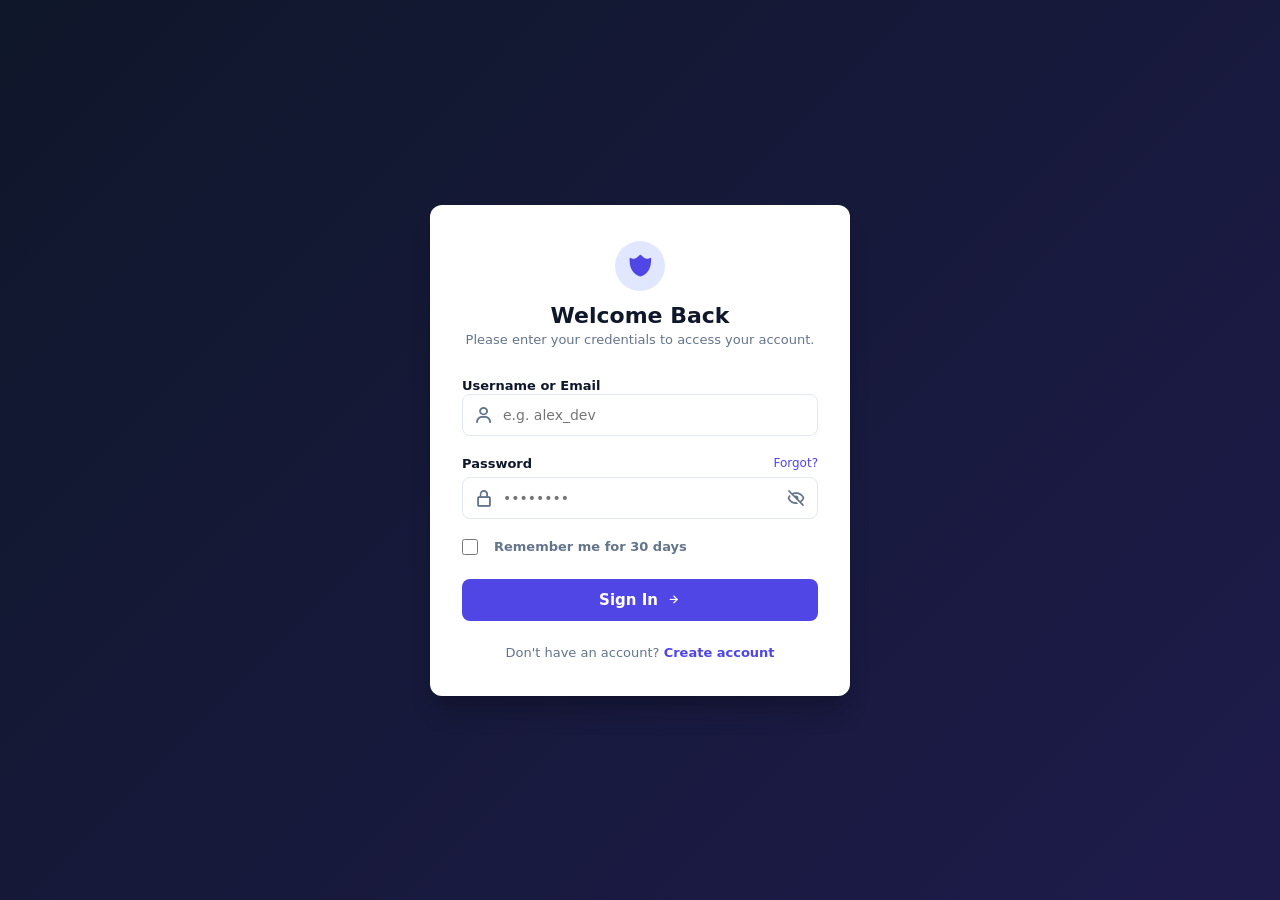
==== index.html @ 65381c7d "Add files via upload" ====
<!DOCTYPE html>
<html lang="en">
<head>
    <meta charset="UTF-8">
    <meta name="viewport" content="width=device-width, initial-scale=1.0">
    <title>Modern Professional Login</title>
    <!-- Boxicons CDN (Eye Icon and Locks ke liye) -->
    <link href="https://unpkg.com/boxicons@2.1.4/css/boxicons.min.css" rel="stylesheet">
    <link rel="stylesheet" href="style.css">
</head>
<body>

    <main class="login-card">
        <header class="card-header">
            <div class="brand-logo">
                <i class='bx bxs-shield-alt-2'></i>
            </div>
            <h2>Welcome Back</h2>
            <p>Please enter your credentials to access your account.</p>
        </header>

        <form id="loginForm" onsubmit="handleLogin(event)">
            <!-- Username Input Group -->
            <div class="input-field">
                <label for="username">Username or Email</label>
                <div class="input-wrapper">
                    <i class='bx bx-user icon'></i>
                    <input 
                        type="text" 
                        id="username" 
                        placeholder="e.g. alex_dev" 
                        required 
                        autocomplete="username"
                    >
                </div>
            </div>

            <!-- Password Input Group -->
            <div class="input-field">
                <div class="label-row">
                    <label for="password">Password</label>
                    <a href="#" class="forgot-pass">Forgot?</a>
                </div>
                <div class="input-wrapper">
                    <i class='bx bx-lock-alt icon'></i>
                    <input 
                        type="password" 
                        id="password" 
                        placeholder="••••••••" 
                        required 
                        autocomplete="current-password"
                    >
                    <i class='bx bx-hide toggle-eye' id="togglePassword"></i>
                </div>
            </div>

            <!-- Remember & Options -->
            <div class="form-options">
                <label class="checkbox-container">
                    <input type="checkbox" id="remember">
                    <span class="checkmark"></span>
                    Remember me for 30 days
                </label>
            </div>

            <!-- Submit Button -->
            <button type="submit" class="submit-btn" id="submitBtn">
                <span>Sign In</span>
                <i class='bx bx-right-arrow-alt'></i>
            </button>
        </form>

        <footer class="card-footer">
            <p>Don't have an account? <a href="#">Create account</a></p>
        </footer>
    </main>

    <script>
        // Password Visibility Toggle
        const togglePassword = document.getElementById('togglePassword');
        const passwordInput = document.getElementById('password');

        togglePassword.addEventListener('click', () => {
            const isPassword = passwordInput.type === 'password';
            passwordInput.type = isPassword ? 'text' : 'password';
            
            togglePassword.classList.toggle('bx-hide', !isPassword);
            togglePassword.classList.toggle('bx-show', isPassword);
        });

        // Form Submit Handler
        function handleLogin(event) {
            event.preventDefault();
            const btn = document.getElementById('submitBtn');
            const username = document.getElementById('username').value;
            
            // Subtle loading state animation
            btn.classList.add('loading');
            btn.disabled = true;
            
            setTimeout(() => {
                alert(`Welcome back, ${username}! Login successful.`);
                btn.classList.remove('loading');
                btn.disabled = false;
            }, 800);
        }
    </script>

</body>
</html>
---- style.css ----
/* Custom Design Variables */
:root {
    --primary-color: #4f46e5;
    --primary-hover: #4338ca;
    --bg-gradient: linear-gradient(135deg, #0f172a 0%, #1e1b4b 100%);
    --card-bg: #ffffff;
    --text-primary: #0f172a;
    --text-muted: #64748b;
    --border-color: #e2e8f0;
    --radius: 12px;
}

* {
    margin: 0;
    padding: 0;
    box-sizing: border-box;
    font-family: 'Inter', system-ui, -apple-system, sans-serif;
}

body {
    background: var(--bg-gradient);
    min-height: 100vh;
    display: flex;
    justify-content: center;
    align-items: center;
    padding: 20px;
}

/* Card Container */
.login-card {
    background: var(--card-bg);
    width: 100%;
    max-width: 420px;
    padding: 36px 32px;
    border-radius: var(--radius);
    box-shadow: 0 20px 25px -5px rgba(0, 0, 0, 0.2), 0 8px 10px -6px rgba(0, 0, 0, 0.1);
}

/* Header */
.card-header {
    text-align: center;
    margin-bottom: 28px;
}

.brand-logo {
    width: 50px;
    height: 50px;
    background: #e0e7ff;
    color: var(--primary-color);
    border-radius: 50%;
    display: inline-flex;
    justify-content: center;
    align-items: center;
    font-size: 26px;
    margin-bottom: 12px;
}

.card-header h2 {
    color: var(--text-primary);
    font-size: 22px;
    font-weight: 700;
}

.card-header p {
    color: var(--text-muted);
    font-size: 13px;
    margin-top: 4px;
}

/* Form Fields */
.input-field {
    margin-bottom: 20px;
}

.label-row {
    display: flex;
    justify-content: space-between;
    align-items: center;
    margin-bottom: 6px;
}

label {
    font-size: 13px;
    font-weight: 600;
    color: var(--text-primary);
}

.forgot-pass {
    font-size: 12px;
    color: var(--primary-color);
    text-decoration: none;
    font-weight: 500;
}

.forgot-pass:hover {
    text-decoration: underline;
}

/* Input Wrappers & Icons */
.input-wrapper {
    position: relative;
    display: flex;
    align-items: center;
}

.input-wrapper input {
    width: 100%;
    padding: 12px 40px;
    border: 1px solid var(--border-color);
    border-radius: 8px;
    font-size: 14px;
    color: var(--text-primary);
    outline: none;
    transition: all 0.2s ease;
}

.input-wrapper .icon {
    position: absolute;
    left: 12px;
    font-size: 20px;
    color: var(--text-muted);
}

.toggle-eye {
    position: absolute;
    right: 12px;
    font-size: 20px;
    color: var(--text-muted);
    cursor: pointer;
}

.input-wrapper input:focus {
    border-color: var(--primary-color);
    box-shadow: 0 0 0 3px rgba(79, 70, 229, 0.15);
}

/* Custom Checkbox */
.form-options {
    margin-bottom: 24px;
}

.checkbox-container {
    display: flex;
    align-items: center;
    gap: 8px;
    font-size: 13px;
    color: var(--text-muted);
    cursor: pointer;
}

.checkbox-container input {
    accent-color: var(--primary-color);
    width: 16px;
    height: 16px;
    cursor: pointer;
}

/* Main Button */
.submit-btn {
    width: 100%;
    padding: 12px;
    background-color: var(--primary-color);
    color: white;
    border: none;
    border-radius: 8px;
    font-size: 15px;
    font-weight: 600;
    cursor: pointer;
    display: flex;
    justify-content: center;
    align-items: center;
    gap: 8px;
    transition: background-color 0.2s, transform 0.1s;
}

.submit-btn:hover {
    background-color: var(--primary-hover);
}

.submit-btn:active {
    transform: scale(0.99);
}

/* Footer Link */
.card-footer {
    text-align: center;
    margin-top: 24px;
    font-size: 13px;
    color: var(--text-muted);
}

.card-footer a {
    color: var(--primary-color);
    text-decoration: none;
    font-weight: 600;
}

.card-footer a:hover {
    text-decoration: underline;
}
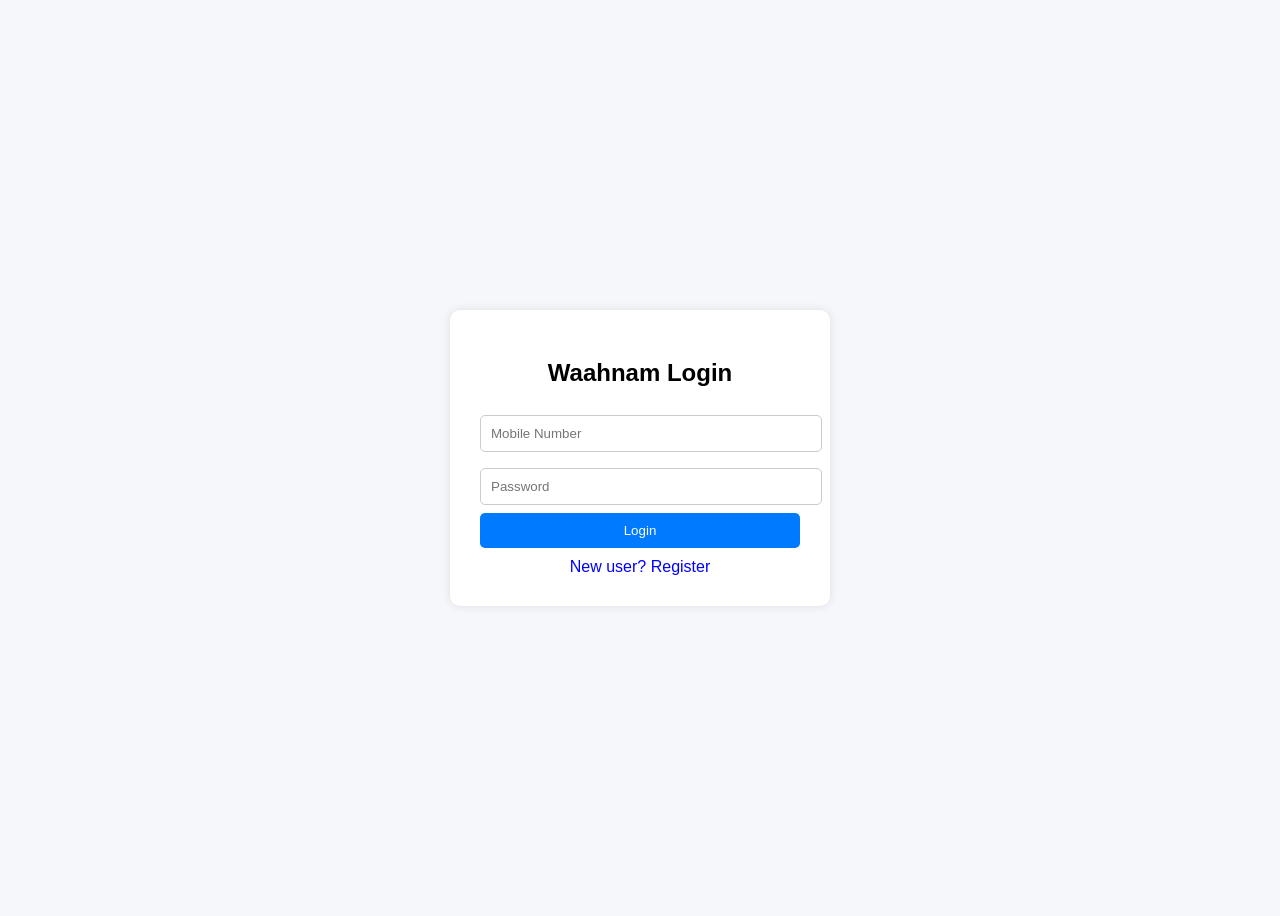
==== commit 73e5d527: "Updated project 1 details" ====
--- a/index.html
+++ b/index.html
@@ -1,110 +1,114 @@
-<!DOCTYPE html>
-<html lang="en">
-<head>
-    <meta charset="UTF-8">
-    <meta name="viewport" content="width=device-width, initial-scale=1.0">
-    <title>Modern Professional Login</title>
-    <!-- Boxicons CDN (Eye Icon and Locks ke liye) -->
-    <link href="https://unpkg.com/boxicons@2.1.4/css/boxicons.min.css" rel="stylesheet">
-    <link rel="stylesheet" href="style.css">
-</head>
-<body>
-
-    <main class="login-card">
-        <header class="card-header">
-            <div class="brand-logo">
-                <i class='bx bxs-shield-alt-2'></i>
-            </div>
-            <h2>Welcome Back</h2>
-            <p>Please enter your credentials to access your account.</p>
-        </header>
-
-        <form id="loginForm" onsubmit="handleLogin(event)">
-            <!-- Username Input Group -->
-            <div class="input-field">
-                <label for="username">Username or Email</label>
-                <div class="input-wrapper">
-                    <i class='bx bx-user icon'></i>
-                    <input 
-                        type="text" 
-                        id="username" 
-                        placeholder="e.g. alex_dev" 
-                        required 
-                        autocomplete="username"
-                    >
-                </div>
-            </div>
-
-            <!-- Password Input Group -->
-            <div class="input-field">
-                <div class="label-row">
-                    <label for="password">Password</label>
-                    <a href="#" class="forgot-pass">Forgot?</a>
-                </div>
-                <div class="input-wrapper">
-                    <i class='bx bx-lock-alt icon'></i>
-                    <input 
-                        type="password" 
-                        id="password" 
-                        placeholder="••••••••" 
-                        required 
-                        autocomplete="current-password"
-                    >
-                    <i class='bx bx-hide toggle-eye' id="togglePassword"></i>
-                </div>
-            </div>
-
-            <!-- Remember & Options -->
-            <div class="form-options">
-                <label class="checkbox-container">
-                    <input type="checkbox" id="remember">
-                    <span class="checkmark"></span>
-                    Remember me for 30 days
-                </label>
-            </div>
-
-            <!-- Submit Button -->
-            <button type="submit" class="submit-btn" id="submitBtn">
-                <span>Sign In</span>
-                <i class='bx bx-right-arrow-alt'></i>
-            </button>
-        </form>
-
-        <footer class="card-footer">
-            <p>Don't have an account? <a href="#">Create account</a></p>
-        </footer>
-    </main>
-
-    <script>
-        // Password Visibility Toggle
-        const togglePassword = document.getElementById('togglePassword');
-        const passwordInput = document.getElementById('password');
-
-        togglePassword.addEventListener('click', () => {
-            const isPassword = passwordInput.type === 'password';
-            passwordInput.type = isPassword ? 'text' : 'password';
-            
-            togglePassword.classList.toggle('bx-hide', !isPassword);
-            togglePassword.classList.toggle('bx-show', isPassword);
-        });
-
-        // Form Submit Handler
-        function handleLogin(event) {
-            event.preventDefault();
-            const btn = document.getElementById('submitBtn');
-            const username = document.getElementById('username').value;
-            
-            // Subtle loading state animation
-            btn.classList.add('loading');
-            btn.disabled = true;
-            
-            setTimeout(() => {
-                alert(`Welcome back, ${username}! Login successful.`);
-                btn.classList.remove('loading');
-                btn.disabled = false;
-            }, 800);
-        }
-    </script>
-
-</body>
+<!DOCTYPE html>
+<html>
+<head>
+  <title>Waahnam Login</title>
+  <style>
+    body {
+      font-family: Arial;
+      background: #f5f7fa;
+      display: flex;
+      justify-content: center;
+      align-items: center;
+      height: 100vh;
+    }
+    .container {
+      background: white;
+      padding: 30px;
+      border-radius: 10px;
+      width: 320px;
+      box-shadow: 0 0 10px rgba(0,0,0,0.1);
+    }
+    h2 {
+      text-align: center;
+      margin-bottom: 20px;
+    }
+    input, select {
+      width: 100%;
+      padding: 10px;
+      margin: 8px 0;
+      border-radius: 5px;
+      border: 1px solid #ccc;
+    }
+    button {
+      width: 100%;
+      padding: 10px;
+      background: #007bff;
+      color: white;
+      border: none;
+      border-radius: 5px;
+      cursor: pointer;
+    }
+    .toggle {
+      text-align: center;
+      margin-top: 10px;
+      cursor: pointer;
+      color: blue;
+    }
+  </style>
+</head>
+
+<body>
+
+<div class="container">
+
+  <!-- LOGIN FORM -->
+  <div id="loginForm">
+    <h2>Waahnam Login</h2>
+    <input type="text" placeholder="Mobile Number">
+    <input type="password" placeholder="Password">
+    <button>Login</button>
+
+    <div class="toggle" onclick="showRegister()">New user? Register</div>
+  </div>
+
+  <!-- REGISTER FORM -->
+  <div id="registerForm" style="display:none;">
+    <h2>Register Team</h2>
+    <input type="text" placeholder="Full Name">
+    <input type="tel" placeholder="Mobile Number">
+    <input type="text" placeholder="Team Name">
+    <input type="text" placeholder="Captain Name">
+
+    <select>
+      <option>Select Area</option>
+      <option>Diva</option>
+      <option>Mumbra</option>
+      <option>Thane</option>
+    </select>
+
+    <!-- Waahnam Service -->
+    <select>
+      <option>Do you have bike?</option>
+      <option>Yes</option>
+      <option>No</option>
+    </select>
+
+    <select>
+      <option>Bike Brand</option>
+      <option>Honda</option>
+      <option>Bajaj</option>
+      <option>Yamaha</option>
+      <option>TVS</option>
+    </select>
+
+    <button>Register</button>
+
+    <div class="toggle" onclick="showLogin()">Already user? Login</div>
+  </div>
+
+</div>
+
+<script>
+function showRegister() {
+  document.getElementById("loginForm").style.display = "none";
+  document.getElementById("registerForm").style.display = "block";
+}
+
+function showLogin() {
+  document.getElementById("loginForm").style.display = "block";
+  document.getElementById("registerForm").style.display = "none";
+}
+</script>
+
+</body>
 </html>
